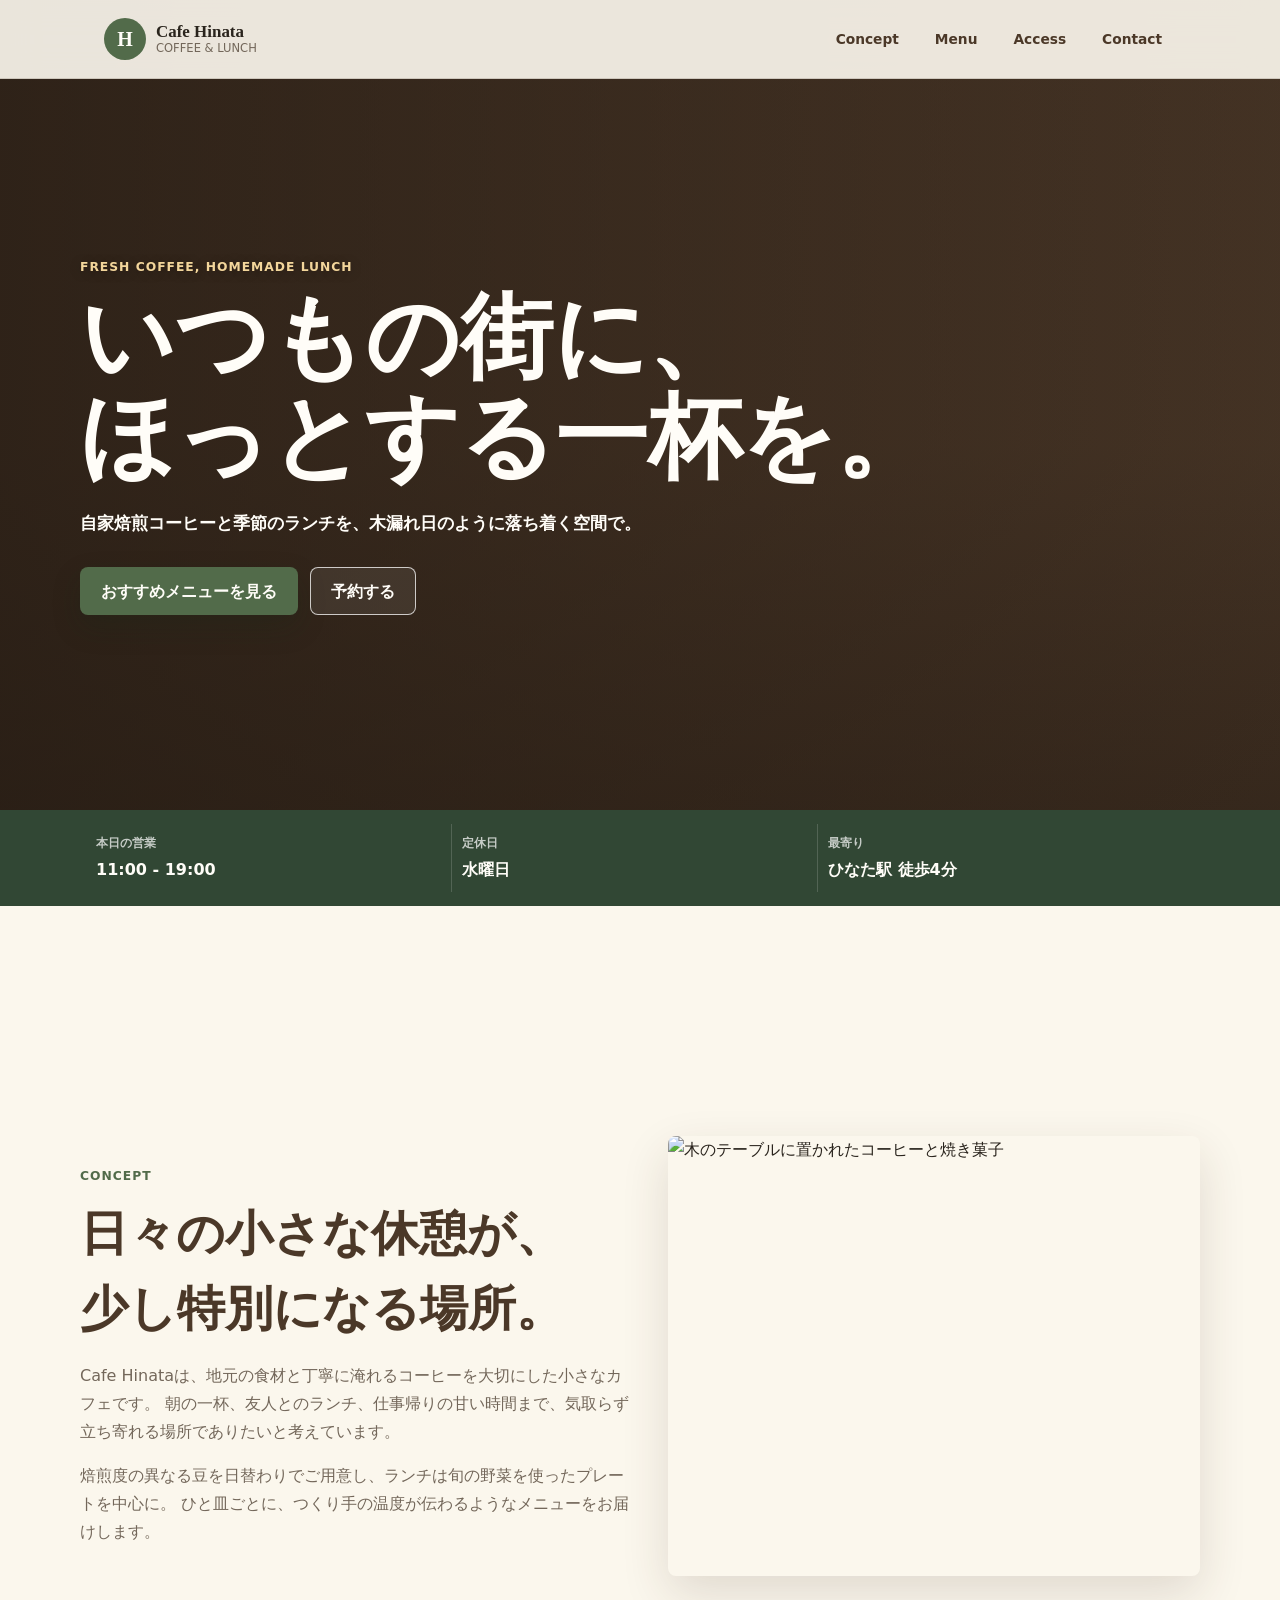
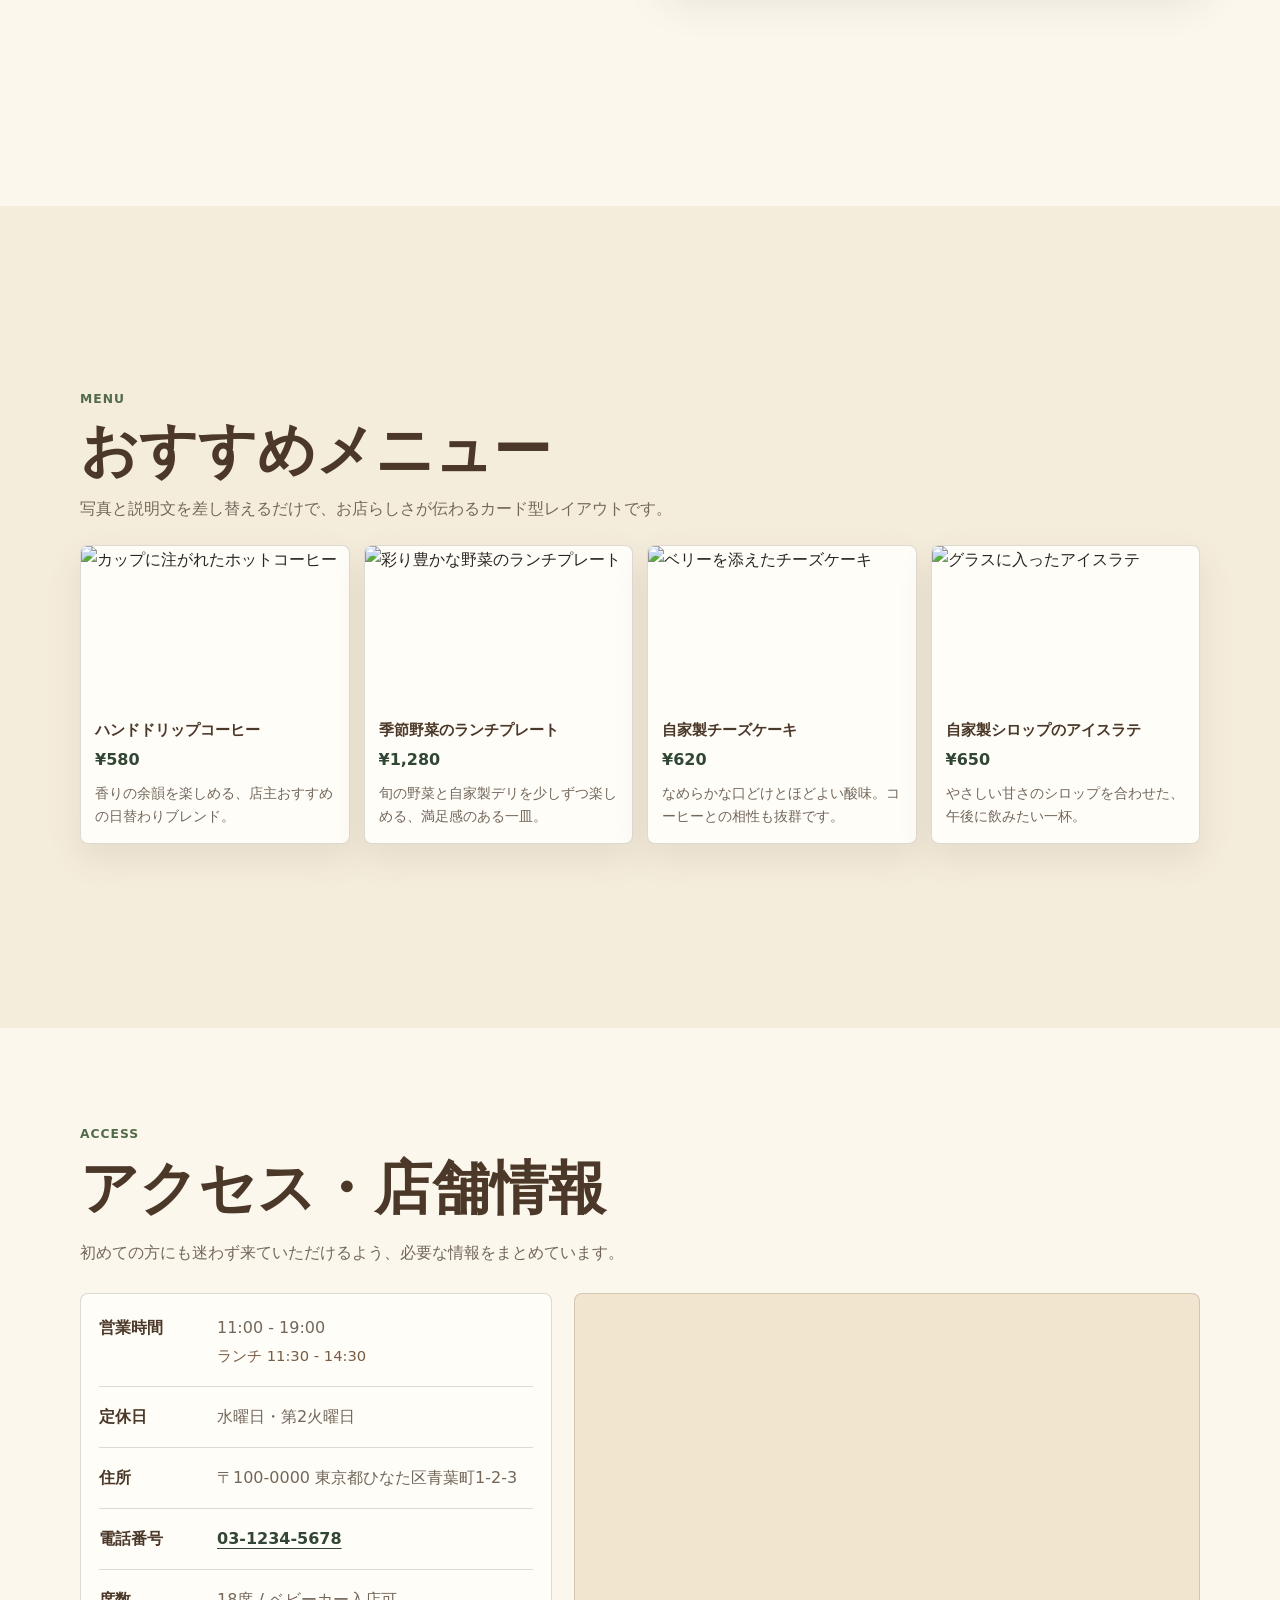
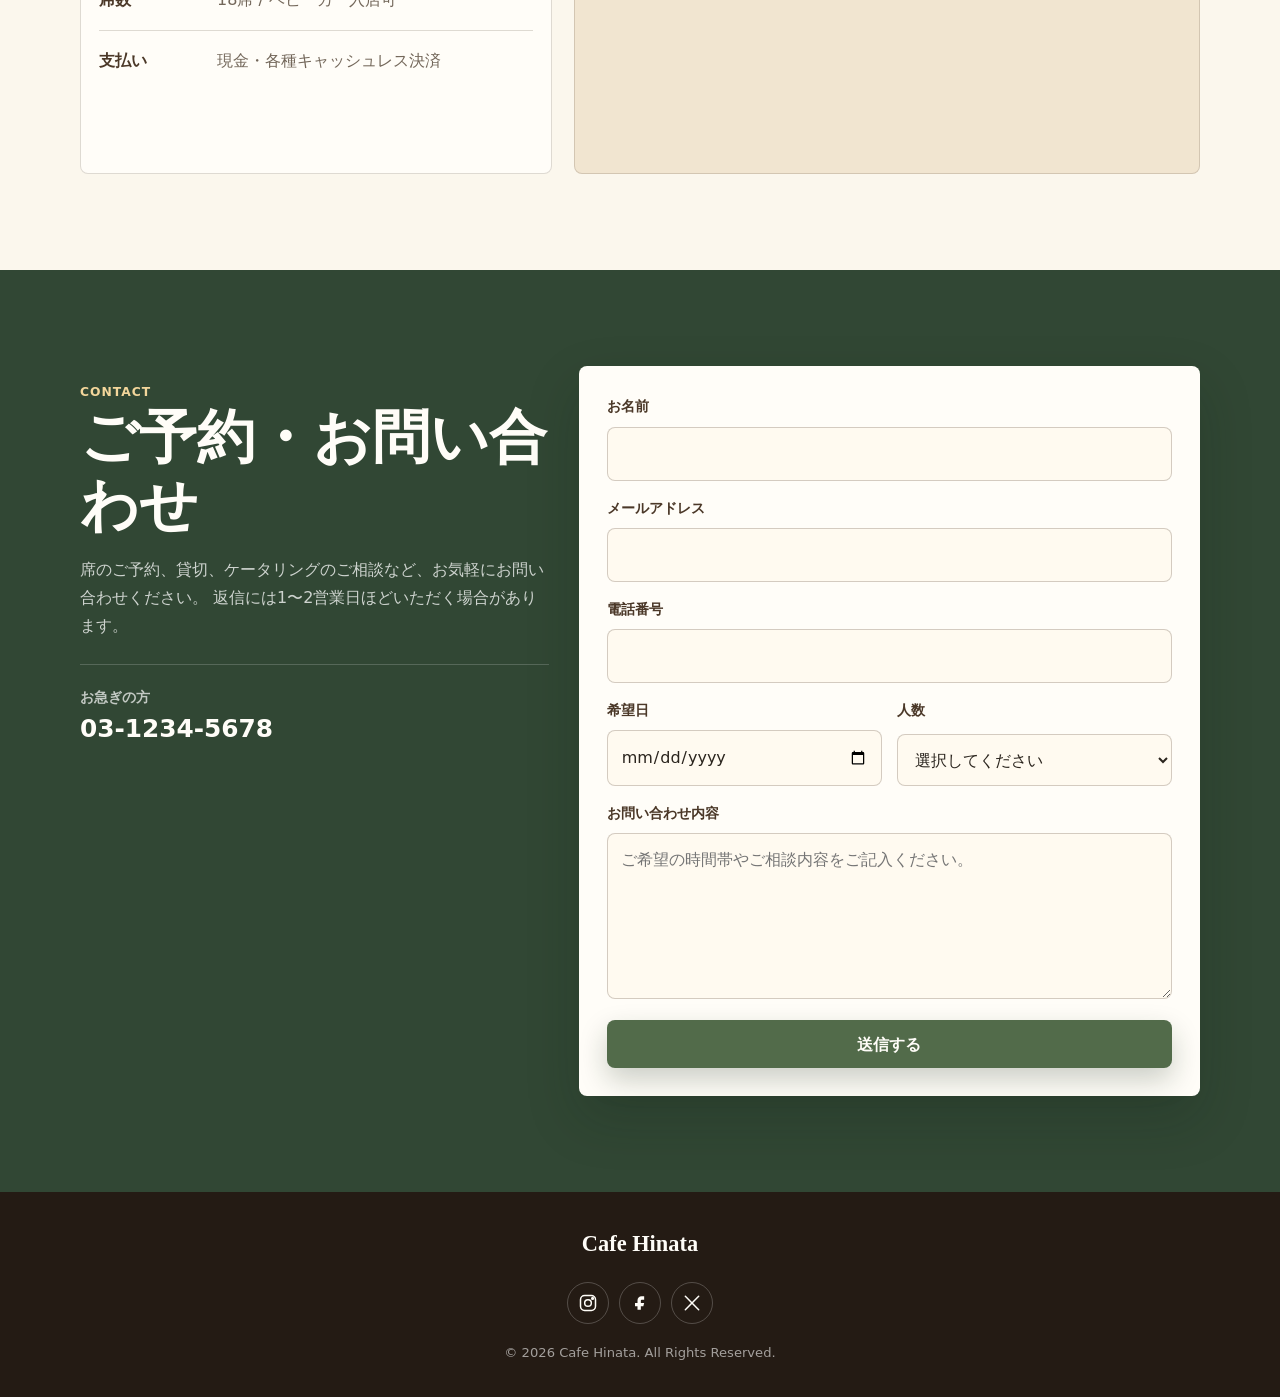
==== cafe-template.html @ 094caf9a "カフェとサロンのテンプレートを追加" ====
<!DOCTYPE html>
<html lang="ja">
<head>
  <meta charset="UTF-8">
  <meta name="viewport" content="width=device-width, initial-scale=1.0">
  <meta name="description" content="個人経営のカフェ・飲食店向け1ページWebサイトテンプレート。コンセプト、メニュー、アクセス、予約フォームを掲載できます。">
  <title>Cafe Hinata | 街角の小さなカフェ</title>
  <link rel="preconnect" href="https://images.unsplash.com">
  <link rel="stylesheet" href="cafe-styles.css">
</head>
<body>
  <a class="skip-link" href="#main">本文へ移動</a>

  <header class="site-header">
    <div class="header-inner">
      <a class="brand" href="#hero" aria-label="Cafe Hinata ホーム">
        <span class="brand-mark">H</span>
        <span class="brand-text">
          <span class="brand-name">Cafe Hinata</span>
          <span class="brand-sub">Coffee & Lunch</span>
        </span>
      </a>

      <nav class="site-nav" aria-label="ページ内ナビゲーション">
        <a href="#concept">Concept</a>
        <a href="#menu">Menu</a>
        <a href="#access">Access</a>
        <a href="#contact">Contact</a>
      </nav>
    </div>
  </header>

  <main id="main">
    <section class="hero" id="hero" aria-label="ファーストビュー">
      <div class="hero-media" aria-hidden="true"></div>
      <div class="hero-overlay"></div>
      <div class="hero-content">
        <p class="section-kicker">Fresh Coffee, Homemade Lunch</p>
        <h1><span>いつもの街に、</span><span>ほっとする一杯を。</span></h1>
        <p class="hero-lead">
          自家焙煎コーヒーと季節のランチを、木漏れ日のように落ち着く空間で。
        </p>
        <div class="hero-actions" aria-label="主要リンク">
          <a class="button button-primary" href="#menu">おすすめメニューを見る</a>
          <a class="button button-secondary" href="#contact">予約する</a>
        </div>
      </div>
    </section>

    <section class="quick-info" aria-label="基本情報">
      <div class="quick-info-inner">
        <dl>
          <div>
            <dt>本日の営業</dt>
            <dd>11:00 - 19:00</dd>
          </div>
          <div>
            <dt>定休日</dt>
            <dd>水曜日</dd>
          </div>
          <div>
            <dt>最寄り</dt>
            <dd>ひなた駅 徒歩4分</dd>
          </div>
        </dl>
      </div>
    </section>

    <section class="section concept-section" id="concept">
      <div class="section-inner concept-layout">
        <div class="concept-copy">
          <p class="section-kicker">Concept</p>
          <h2>日々の小さな休憩が、<br>少し特別になる場所。</h2>
          <p>
            Cafe Hinataは、地元の食材と丁寧に淹れるコーヒーを大切にした小さなカフェです。
            朝の一杯、友人とのランチ、仕事帰りの甘い時間まで、気取らず立ち寄れる場所でありたいと考えています。
          </p>
          <p>
            焙煎度の異なる豆を日替わりでご用意し、ランチは旬の野菜を使ったプレートを中心に。
            ひと皿ごとに、つくり手の温度が伝わるようなメニューをお届けします。
          </p>
        </div>

        <div class="concept-image-wrap">
          <img
            src="https://images.unsplash.com/photo-1521017432531-fbd92d768814?auto=format&fit=crop&w=1200&q=85"
            alt="木のテーブルに置かれたコーヒーと焼き菓子"
            class="concept-image"
          >
        </div>
      </div>
    </section>

    <section class="section menu-section" id="menu">
      <div class="section-inner">
        <div class="section-heading">
          <p class="section-kicker">Menu</p>
          <h2>おすすめメニュー</h2>
          <p>
            写真と説明文を差し替えるだけで、お店らしさが伝わるカード型レイアウトです。
          </p>
        </div>

        <div class="menu-grid" aria-label="おすすめメニュー一覧">
          <article class="menu-card">
            <img
              src="https://images.unsplash.com/photo-1509042239860-f550ce710b93?auto=format&fit=crop&w=900&q=85"
              alt="カップに注がれたホットコーヒー"
            >
            <div class="menu-card-body">
              <div class="menu-card-heading">
                <h3>ハンドドリップコーヒー</h3>
                <span class="price">¥580</span>
              </div>
              <p>香りの余韻を楽しめる、店主おすすめの日替わりブレンド。</p>
            </div>
          </article>

          <article class="menu-card">
            <img
              src="https://images.unsplash.com/photo-1540189549336-e6e99c3679fe?auto=format&fit=crop&w=900&q=85"
              alt="彩り豊かな野菜のランチプレート"
            >
            <div class="menu-card-body">
              <div class="menu-card-heading">
                <h3>季節野菜のランチプレート</h3>
                <span class="price">¥1,280</span>
              </div>
              <p>旬の野菜と自家製デリを少しずつ楽しめる、満足感のある一皿。</p>
            </div>
          </article>

          <article class="menu-card">
            <img
              src="https://images.unsplash.com/photo-1488477181946-6428a0291777?auto=format&fit=crop&w=900&q=85"
              alt="ベリーを添えたチーズケーキ"
            >
            <div class="menu-card-body">
              <div class="menu-card-heading">
                <h3>自家製チーズケーキ</h3>
                <span class="price">¥620</span>
              </div>
              <p>なめらかな口どけとほどよい酸味。コーヒーとの相性も抜群です。</p>
            </div>
          </article>

          <article class="menu-card">
            <img
              src="https://images.unsplash.com/photo-1517701604599-bb29b565090c?auto=format&fit=crop&w=900&q=85"
              alt="グラスに入ったアイスラテ"
            >
            <div class="menu-card-body">
              <div class="menu-card-heading">
                <h3>自家製シロップのアイスラテ</h3>
                <span class="price">¥650</span>
              </div>
              <p>やさしい甘さのシロップを合わせた、午後に飲みたい一杯。</p>
            </div>
          </article>
        </div>
      </div>
    </section>

    <section class="section access-section" id="access">
      <div class="section-inner">
        <div class="section-heading access-heading">
          <p class="section-kicker">Access</p>
          <h2>アクセス・店舗情報</h2>
          <p>初めての方にも迷わず来ていただけるよう、必要な情報をまとめています。</p>
        </div>

        <div class="access-layout">
          <div class="shop-info" aria-label="店舗情報">
            <dl class="info-list">
              <div>
                <dt>営業時間</dt>
                <dd>11:00 - 19:00<br><span>ランチ 11:30 - 14:30</span></dd>
              </div>
              <div>
                <dt>定休日</dt>
                <dd>水曜日・第2火曜日</dd>
              </div>
              <div>
                <dt>住所</dt>
                <dd>〒100-0000 東京都ひなた区青葉町1-2-3</dd>
              </div>
              <div>
                <dt>電話番号</dt>
                <dd><a href="tel:0312345678">03-1234-5678</a></dd>
              </div>
              <div>
                <dt>席数</dt>
                <dd>18席 / ベビーカー入店可</dd>
              </div>
              <div>
                <dt>支払い</dt>
                <dd>現金・各種キャッシュレス決済</dd>
              </div>
            </dl>
          </div>

          <div class="map-wrap">
            <iframe
              title="Cafe Hinata周辺のGoogleマップ"
              src="https://www.google.com/maps?q=Tokyo%20Station&output=embed"
              loading="lazy"
              referrerpolicy="no-referrer-when-downgrade"
              allowfullscreen>
            </iframe>
          </div>
        </div>
      </div>
    </section>

    <section class="section contact-section" id="contact">
      <div class="section-inner contact-layout">
        <div class="contact-copy">
          <p class="section-kicker">Contact</p>
          <h2>ご予約・お問い合わせ</h2>
          <p>
            席のご予約、貸切、ケータリングのご相談など、お気軽にお問い合わせください。
            返信には1〜2営業日ほどいただく場合があります。
          </p>
          <div class="contact-call">
            <span>お急ぎの方</span>
            <a href="tel:0312345678">03-1234-5678</a>
          </div>
        </div>

        <form class="contact-form" action="#" method="post">
          <div class="form-row">
            <label for="name">お名前</label>
            <input type="text" id="name" name="name" autocomplete="name" required>
          </div>

          <div class="form-row">
            <label for="email">メールアドレス</label>
            <input type="email" id="email" name="email" autocomplete="email" required>
          </div>

          <div class="form-row">
            <label for="phone">電話番号</label>
            <input type="tel" id="phone" name="phone" autocomplete="tel">
          </div>

          <div class="form-row form-row-split">
            <div>
              <label for="date">希望日</label>
              <input type="date" id="date" name="date">
            </div>
            <div>
              <label for="people">人数</label>
              <select id="people" name="people">
                <option value="">選択してください</option>
                <option value="1">1名</option>
                <option value="2">2名</option>
                <option value="3-4">3〜4名</option>
                <option value="5-8">5〜8名</option>
                <option value="private">貸切相談</option>
              </select>
            </div>
          </div>

          <div class="form-row">
            <label for="message">お問い合わせ内容</label>
            <textarea id="message" name="message" rows="5" placeholder="ご希望の時間帯やご相談内容をご記入ください。"></textarea>
          </div>

          <button class="button button-primary form-button" type="submit">送信する</button>
        </form>
      </div>
    </section>
  </main>

  <footer class="site-footer">
    <div class="footer-inner">
      <a class="footer-brand" href="#hero">Cafe Hinata</a>

      <ul class="social-links" aria-label="SNSリンク">
        <li>
          <a href="#" aria-label="Instagram">
            <svg viewBox="0 0 24 24" aria-hidden="true">
              <rect x="3" y="3" width="18" height="18" rx="5"></rect>
              <circle cx="12" cy="12" r="4"></circle>
              <circle cx="17.5" cy="6.5" r="1"></circle>
            </svg>
          </a>
        </li>
        <li>
          <a href="#" aria-label="Facebook">
            <svg viewBox="0 0 24 24" aria-hidden="true">
              <path d="M14 8h3V4h-3c-3 0-5 2-5 5v3H6v4h3v4h4v-4h3l1-4h-4V9c0-.6.4-1 1-1Z"></path>
            </svg>
          </a>
        </li>
        <li>
          <a href="#" aria-label="X">
            <svg viewBox="0 0 24 24" aria-hidden="true">
              <path d="M4 4l16 16M20 4 4 20"></path>
            </svg>
          </a>
        </li>
      </ul>

      <p class="copyright">&copy; 2026 Cafe Hinata. All Rights Reserved.</p>
    </div>
  </footer>
</body>
</html>
---- cafe-styles.css ----
:root {
  --color-ivory: #fbf7ed;
  --color-cream: #f1e5d0;
  --color-wheat: #dcc59d;
  --color-brown: #4b3828;
  --color-brown-soft: #7a5c43;
  --color-green: #526b4a;
  --color-green-deep: #314734;
  --color-ink: #2a241d;
  --color-muted: #73675a;
  --color-line: rgba(75, 56, 40, 0.18);
  --color-white: #fffdf8;
  --shadow-soft: 0 18px 48px rgba(64, 45, 28, 0.14);
  --header-height: 72px;
  --radius: 8px;
  --max-width: 1120px;
}

* {
  box-sizing: border-box;
}

html {
  scroll-behavior: smooth;
  scroll-padding-top: var(--header-height);
}

body {
  margin: 0;
  font-family: "Hiragino Kaku Gothic ProN", "Yu Gothic", "Meiryo", system-ui, sans-serif;
  color: var(--color-ink);
  background: var(--color-ivory);
  line-height: 1.75;
  text-rendering: optimizeLegibility;
}

img,
svg {
  display: block;
}

img {
  max-width: 100%;
}

a {
  color: inherit;
  text-decoration: none;
}

button,
input,
select,
textarea {
  font: inherit;
}

.skip-link {
  position: fixed;
  top: 10px;
  left: 10px;
  z-index: 1000;
  padding: 10px 14px;
  color: var(--color-white);
  background: var(--color-green-deep);
  border-radius: var(--radius);
  transform: translateY(-150%);
  transition: transform 0.2s ease;
}

.skip-link:focus {
  transform: translateY(0);
}

.site-header {
  position: fixed;
  top: 0;
  left: 0;
  z-index: 100;
  width: 100%;
  min-height: var(--header-height);
  background: rgba(251, 247, 237, 0.92);
  border-bottom: 1px solid var(--color-line);
  backdrop-filter: blur(18px);
}

.header-inner {
  width: min(100%, var(--max-width));
  min-height: var(--header-height);
  margin: 0 auto;
  padding: 10px 16px;
  display: flex;
  align-items: center;
  gap: 16px;
}

.brand {
  flex: 0 0 auto;
  display: inline-flex;
  align-items: center;
  min-width: 182px;
  gap: 10px;
}

.brand-mark {
  display: grid;
  place-items: center;
  width: 42px;
  height: 42px;
  color: var(--color-white);
  background: var(--color-green);
  border-radius: 50%;
  font-family: Georgia, "Times New Roman", serif;
  font-size: 1.25rem;
  font-weight: 700;
}

.brand-text {
  display: grid;
  line-height: 1.2;
}

.brand-name,
.footer-brand {
  font-family: Georgia, "Times New Roman", serif;
  font-weight: 700;
  letter-spacing: 0;
}

.brand-name {
  font-size: 1.06rem;
}

.brand-sub {
  color: var(--color-muted);
  font-size: 0.72rem;
  text-transform: uppercase;
}

.site-nav {
  display: flex;
  align-items: center;
  gap: 6px;
  margin-left: auto;
  overflow-x: auto;
  scrollbar-width: none;
  -webkit-overflow-scrolling: touch;
}

.site-nav::-webkit-scrollbar {
  display: none;
}

.site-nav a {
  flex: 0 0 auto;
  padding: 9px 12px;
  color: var(--color-brown);
  border-radius: 999px;
  font-size: 0.86rem;
  font-weight: 700;
  transition: color 0.2s ease, background 0.2s ease;
}

.site-nav a:hover,
.site-nav a:focus-visible {
  color: var(--color-green-deep);
  background: rgba(82, 107, 74, 0.12);
  outline: none;
}

.hero {
  position: relative;
  min-height: 92svh;
  padding: calc(var(--header-height) + 44px) 18px 60px;
  display: grid;
  align-items: center;
  overflow: hidden;
  color: var(--color-white);
  background: var(--color-brown);
}

.hero-media,
.hero-overlay {
  position: absolute;
  inset: 0;
}

.hero-media {
  background:
    url("https://images.unsplash.com/photo-1495474472287-4d71bcdd2085?auto=format&fit=crop&w=1800&q=88")
    center / cover no-repeat;
  transform: scale(1.02);
}

.hero-overlay {
  background:
    linear-gradient(90deg, rgba(37, 27, 19, 0.74), rgba(37, 27, 19, 0.42) 52%, rgba(37, 27, 19, 0.18)),
    linear-gradient(0deg, rgba(37, 27, 19, 0.46), rgba(37, 27, 19, 0.04) 45%);
}

.hero-content {
  position: relative;
  width: min(100%, var(--max-width));
  margin: 0 auto;
}

.section-kicker {
  margin: 0 0 10px;
  color: var(--color-green);
  font-size: 0.77rem;
  font-weight: 800;
  letter-spacing: 0.08em;
  text-transform: uppercase;
}

.hero .section-kicker {
  color: #f3d69b;
  text-shadow: 0 2px 12px rgba(0, 0, 0, 0.28);
}

.hero h1 {
  max-width: 720px;
  margin: 0;
  font-family: Georgia, "Hiragino Mincho ProN", "Yu Mincho", serif;
  font-size: clamp(1.75rem, 8vw, 5.8rem);
  line-height: 1.08;
  letter-spacing: 0;
}

.hero h1 span {
  display: inline-block;
  white-space: nowrap;
}

.hero-lead {
  max-width: 620px;
  margin: 18px 0 0;
  font-size: 1rem;
  font-weight: 600;
  line-height: 1.9;
}

.hero-actions {
  display: flex;
  flex-wrap: wrap;
  gap: 12px;
  margin-top: 28px;
}

.button {
  display: inline-flex;
  align-items: center;
  justify-content: center;
  min-height: 48px;
  padding: 12px 20px;
  border: 1px solid transparent;
  border-radius: var(--radius);
  font-weight: 800;
  line-height: 1.2;
  cursor: pointer;
  transition: transform 0.2s ease, box-shadow 0.2s ease, background 0.2s ease;
}

.button:hover,
.button:focus-visible {
  transform: translateY(-1px);
  outline: none;
}

.button-primary {
  color: var(--color-white);
  background: var(--color-green);
  box-shadow: 0 12px 28px rgba(18, 42, 24, 0.22);
}

.button-primary:hover,
.button-primary:focus-visible {
  background: var(--color-green-deep);
}

.button-secondary {
  color: var(--color-white);
  border-color: rgba(255, 255, 255, 0.74);
  background: rgba(255, 255, 255, 0.08);
}

.button-secondary:hover,
.button-secondary:focus-visible {
  background: rgba(255, 255, 255, 0.18);
}

.quick-info {
  background: var(--color-green-deep);
  color: var(--color-white);
}

.quick-info-inner {
  width: min(100%, var(--max-width));
  margin: 0 auto;
  padding: 14px 16px;
}

.quick-info dl {
  margin: 0;
  display: grid;
  grid-template-columns: 1fr;
  gap: 10px;
}

.quick-info dl > div {
  display: flex;
  align-items: baseline;
  justify-content: space-between;
  gap: 16px;
  padding: 10px 0;
  border-bottom: 1px solid rgba(255, 255, 255, 0.16);
}

.quick-info dl > div:last-child {
  border-bottom: 0;
}

.quick-info dt {
  color: rgba(255, 255, 255, 0.72);
  font-size: 0.78rem;
  font-weight: 700;
}

.quick-info dd {
  margin: 0;
  font-weight: 800;
  text-align: right;
}

.section {
  padding: 72px 16px;
}

.section-inner {
  width: min(100%, var(--max-width));
  margin: 0 auto;
}

.section-heading {
  max-width: 720px;
  margin-bottom: 30px;
}

.section h2 {
  margin: 0;
  color: var(--color-brown);
  font-family: Georgia, "Hiragino Mincho ProN", "Yu Mincho", serif;
  font-size: clamp(2rem, 8vw, 3.6rem);
  line-height: 1.18;
  letter-spacing: 0;
}

.concept-copy h2 {
  font-size: clamp(2rem, 7vw, 2.4rem);
  line-height: 1.55;
}

.section-heading p:not(.section-kicker),
.concept-copy p:not(.section-kicker),
.contact-copy p {
  margin: 16px 0 0;
  color: var(--color-muted);
}

.concept-section {
  min-height: 100vh;
  min-height: 100svh;
  display: flex;
  align-items: center;
  justify-content: center;
  padding-top: 56px;
  padding-bottom: 56px;
  background: var(--color-ivory);
}

.concept-layout {
  display: grid;
  gap: 34px;
}

.concept-copy p {
  max-width: 660px;
}

.concept-image-wrap {
  min-height: 320px;
  overflow: hidden;
  border-radius: var(--radius);
  box-shadow: var(--shadow-soft);
}

.concept-image {
  width: 100%;
  height: 100%;
  min-height: 320px;
  object-fit: cover;
}

.menu-section {
  background: #f5eddc;
}

.menu-grid {
  display: grid;
  grid-template-columns: 1fr;
  gap: 18px;
}

.menu-card {
  overflow: hidden;
  background: var(--color-white);
  border: 1px solid var(--color-line);
  border-radius: var(--radius);
  box-shadow: 0 14px 34px rgba(75, 56, 40, 0.1);
}

.menu-card img {
  width: 100%;
  aspect-ratio: 4 / 3;
  object-fit: cover;
}

.menu-card-body {
  padding: 18px;
}

.menu-card-heading {
  display: flex;
  flex-wrap: wrap;
  align-items: start;
  justify-content: space-between;
  gap: 4px 12px;
}

.menu-card h3 {
  flex: 1 1 100%;
  min-width: 0;
  margin: 0;
  color: var(--color-brown);
  font-size: 1rem;
  line-height: 1.45;
  word-break: keep-all;
  overflow-wrap: break-word;
}

.price {
  flex: 0 0 auto;
  color: var(--color-green-deep);
  font-weight: 900;
}

.menu-card p {
  margin: 10px 0 0;
  color: var(--color-muted);
  font-size: 0.94rem;
}

.access-section {
  background: var(--color-ivory);
}

.access-heading {
  margin-bottom: 26px;
}

.access-layout {
  display: grid;
  gap: 22px;
}

.shop-info {
  background: var(--color-white);
  border: 1px solid var(--color-line);
  border-radius: var(--radius);
}

.info-list {
  margin: 0;
  padding: 4px 18px;
}

.info-list > div {
  display: grid;
  grid-template-columns: 104px 1fr;
  gap: 14px;
  padding: 16px 0;
  border-bottom: 1px solid var(--color-line);
}

.info-list > div:last-child {
  border-bottom: 0;
}

.info-list dt {
  color: var(--color-brown);
  font-weight: 900;
}

.info-list dd {
  margin: 0;
  color: var(--color-muted);
}

.info-list dd span {
  color: var(--color-brown-soft);
  font-size: 0.92rem;
}

.info-list a {
  color: var(--color-green-deep);
  font-weight: 900;
  text-decoration: underline;
  text-decoration-thickness: 1px;
  text-underline-offset: 4px;
}

.map-wrap {
  min-height: 360px;
  overflow: hidden;
  border: 1px solid var(--color-line);
  border-radius: var(--radius);
  background: var(--color-cream);
}

.map-wrap iframe {
  width: 100%;
  height: 100%;
  min-height: 360px;
  border: 0;
}

.contact-section {
  background: var(--color-green-deep);
  color: var(--color-white);
}

.contact-layout {
  display: grid;
  gap: 30px;
}

.contact-section .section-kicker {
  color: #f3d69b;
}

.contact-section h2 {
  color: var(--color-white);
}

.contact-copy p {
  color: rgba(255, 255, 255, 0.76);
}

.contact-call {
  margin-top: 24px;
  padding-top: 20px;
  border-top: 1px solid rgba(255, 255, 255, 0.18);
  display: grid;
  gap: 4px;
}

.contact-call span {
  color: rgba(255, 255, 255, 0.7);
  font-size: 0.86rem;
  font-weight: 700;
}

.contact-call a {
  width: fit-content;
  color: var(--color-white);
  font-size: 1.55rem;
  font-weight: 900;
  line-height: 1.3;
}

.contact-form {
  padding: 20px;
  color: var(--color-ink);
  background: var(--color-white);
  border-radius: var(--radius);
  box-shadow: 0 22px 54px rgba(17, 31, 19, 0.2);
}

.form-row {
  display: grid;
  gap: 7px;
  margin-bottom: 15px;
}

.form-row-split {
  grid-template-columns: 1fr;
  gap: 15px;
}

.form-row-split > div {
  display: grid;
  gap: 7px;
}

label {
  color: var(--color-brown);
  font-size: 0.9rem;
  font-weight: 900;
}

input,
select,
textarea {
  width: 100%;
  border: 1px solid rgba(75, 56, 40, 0.24);
  border-radius: var(--radius);
  padding: 12px 13px;
  color: var(--color-ink);
  background: #fffaf0;
  min-height: 48px;
}

textarea {
  min-height: 132px;
  resize: vertical;
}

input:focus,
select:focus,
textarea:focus {
  border-color: var(--color-green);
  outline: 3px solid rgba(82, 107, 74, 0.16);
}

.form-button {
  width: 100%;
  margin-top: 6px;
}

.site-footer {
  padding: 32px 16px;
  background: #241b14;
  color: var(--color-white);
}

.footer-inner {
  width: min(100%, var(--max-width));
  margin: 0 auto;
  display: grid;
  justify-items: center;
  gap: 18px;
  text-align: center;
}

.footer-brand {
  font-size: 1.4rem;
}

.social-links {
  display: flex;
  gap: 10px;
  padding: 0;
  margin: 0;
  list-style: none;
}

.social-links a {
  display: grid;
  place-items: center;
  width: 42px;
  height: 42px;
  border: 1px solid rgba(255, 255, 255, 0.22);
  border-radius: 50%;
  transition: background 0.2s ease, transform 0.2s ease;
}

.social-links a:hover,
.social-links a:focus-visible {
  background: rgba(255, 255, 255, 0.12);
  transform: translateY(-1px);
  outline: none;
}

.social-links svg {
  width: 20px;
  height: 20px;
  fill: none;
  stroke: currentColor;
  stroke-linecap: round;
  stroke-linejoin: round;
  stroke-width: 1.8;
}

.social-links a[aria-label="Facebook"] svg {
  fill: currentColor;
  stroke: none;
}

.copyright {
  margin: 0;
  color: rgba(255, 255, 255, 0.58);
  font-size: 0.82rem;
}

@media (min-width: 560px) {
  .quick-info dl {
    grid-template-columns: repeat(3, 1fr);
  }

  .quick-info dl > div {
    display: grid;
    gap: 2px;
    justify-content: start;
    border-right: 1px solid rgba(255, 255, 255, 0.16);
    border-bottom: 0;
    padding: 8px 18px 8px 0;
  }

  .quick-info dl > div:last-child {
    border-right: 0;
  }

  .quick-info dd {
    text-align: left;
  }

  .menu-grid {
    grid-template-columns: repeat(2, minmax(0, 1fr));
  }

  .form-row-split {
    grid-template-columns: repeat(2, minmax(0, 1fr));
  }
}

@media (min-width: 768px) {
  :root {
    --header-height: 78px;
  }

  .header-inner {
    padding-inline: 24px;
  }

  .site-nav {
    gap: 8px;
  }

  .site-nav a {
    padding-inline: 14px;
  }

  .hero {
    min-height: 90svh;
    padding-inline: 24px;
  }

  .hero-lead {
    font-size: 1.08rem;
  }

  .section {
    padding: 96px 24px;
  }

  #concept {
    padding-top: 48px;
    padding-bottom: 48px;
  }

  .concept-layout {
    grid-template-columns: 1.02fr 0.98fr;
    align-items: center;
  }

  .concept-copy h2 {
    font-size: clamp(2.5rem, 4vw, 3rem);
    line-height: 1.55;
  }

  .concept-image-wrap,
  .concept-image {
    min-height: min(440px, 58vh);
  }

  .access-layout {
    grid-template-columns: 0.86fr 1.14fr;
    align-items: stretch;
  }

  .shop-info,
  .map-wrap,
  .map-wrap iframe {
    min-height: 470px;
  }

  .contact-layout {
    grid-template-columns: 0.86fr 1.14fr;
    align-items: start;
  }

  .contact-form {
    padding: 28px;
  }
}

@media (min-width: 1024px) {
  #menu {
    min-height: calc(100vh - var(--header-height));
    min-height: calc(100svh - var(--header-height));
    display: flex;
    flex-direction: column;
    justify-content: center;
    padding-top: 48px;
    padding-bottom: 48px;
  }

  #menu .section-heading {
    margin-bottom: 22px;
  }

  #menu .section-kicker {
    margin-bottom: 6px;
  }

  #menu .section-heading p:not(.section-kicker) {
    margin-top: 10px;
  }

  .menu-grid {
    grid-template-columns: repeat(4, minmax(0, 1fr));
    gap: 14px;
  }

  #menu .menu-card img {
    aspect-ratio: 5 / 3;
  }

  #menu .menu-card-body {
    padding: 14px;
  }

  #menu .menu-card h3 {
    font-size: 0.96rem;
    line-height: 1.38;
  }

  #menu .menu-card p {
    margin-top: 8px;
    font-size: 0.9rem;
    line-height: 1.65;
  }
}

@media (max-width: 420px) {
  .header-inner {
    padding-inline: 12px;
    gap: 10px;
  }

  .brand {
    min-width: 156px;
  }

  .brand-mark {
    width: 38px;
    height: 38px;
  }

  .brand-name {
    font-size: 0.96rem;
  }

  .brand-sub {
    font-size: 0.66rem;
  }

  .site-nav a {
    padding-inline: 10px;
    font-size: 0.8rem;
  }

  .button {
    width: 100%;
  }

  .info-list {
    padding-inline: 16px;
  }

  .info-list > div {
    grid-template-columns: 1fr;
    gap: 4px;
  }
}
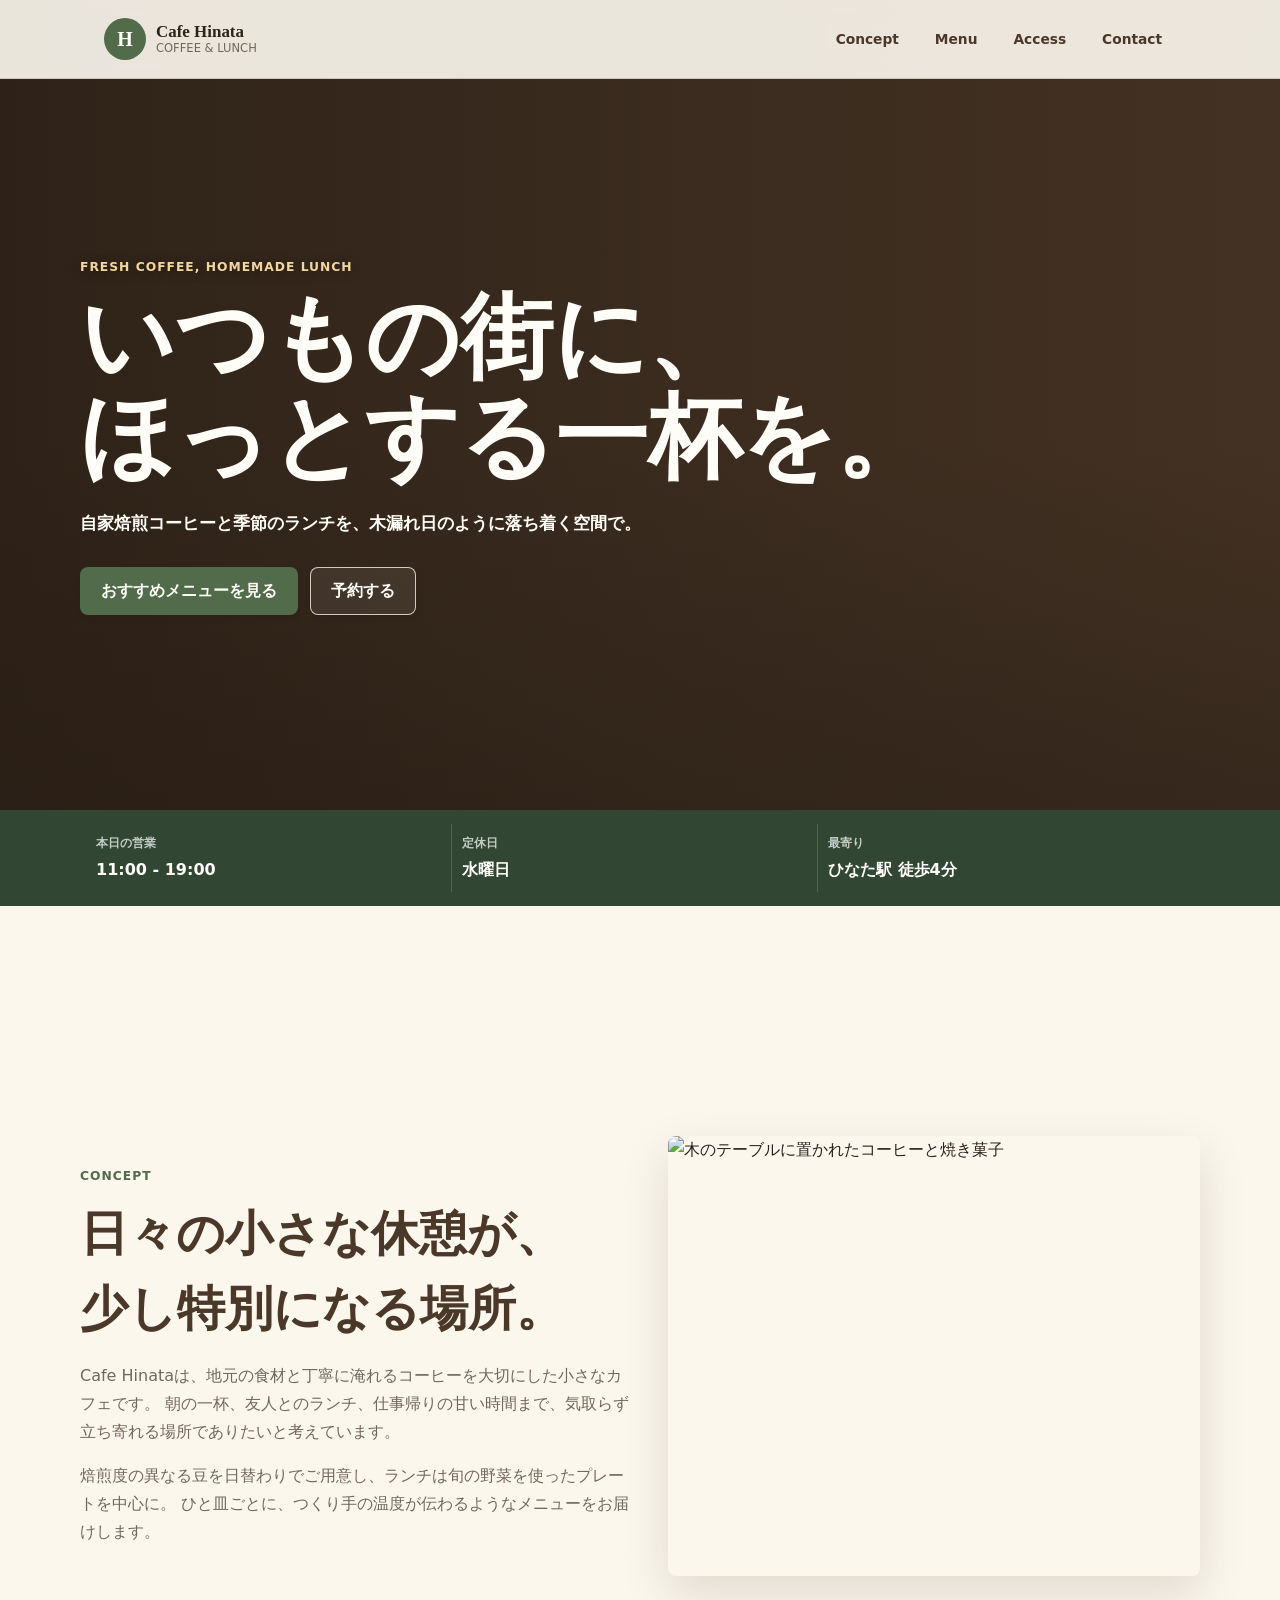
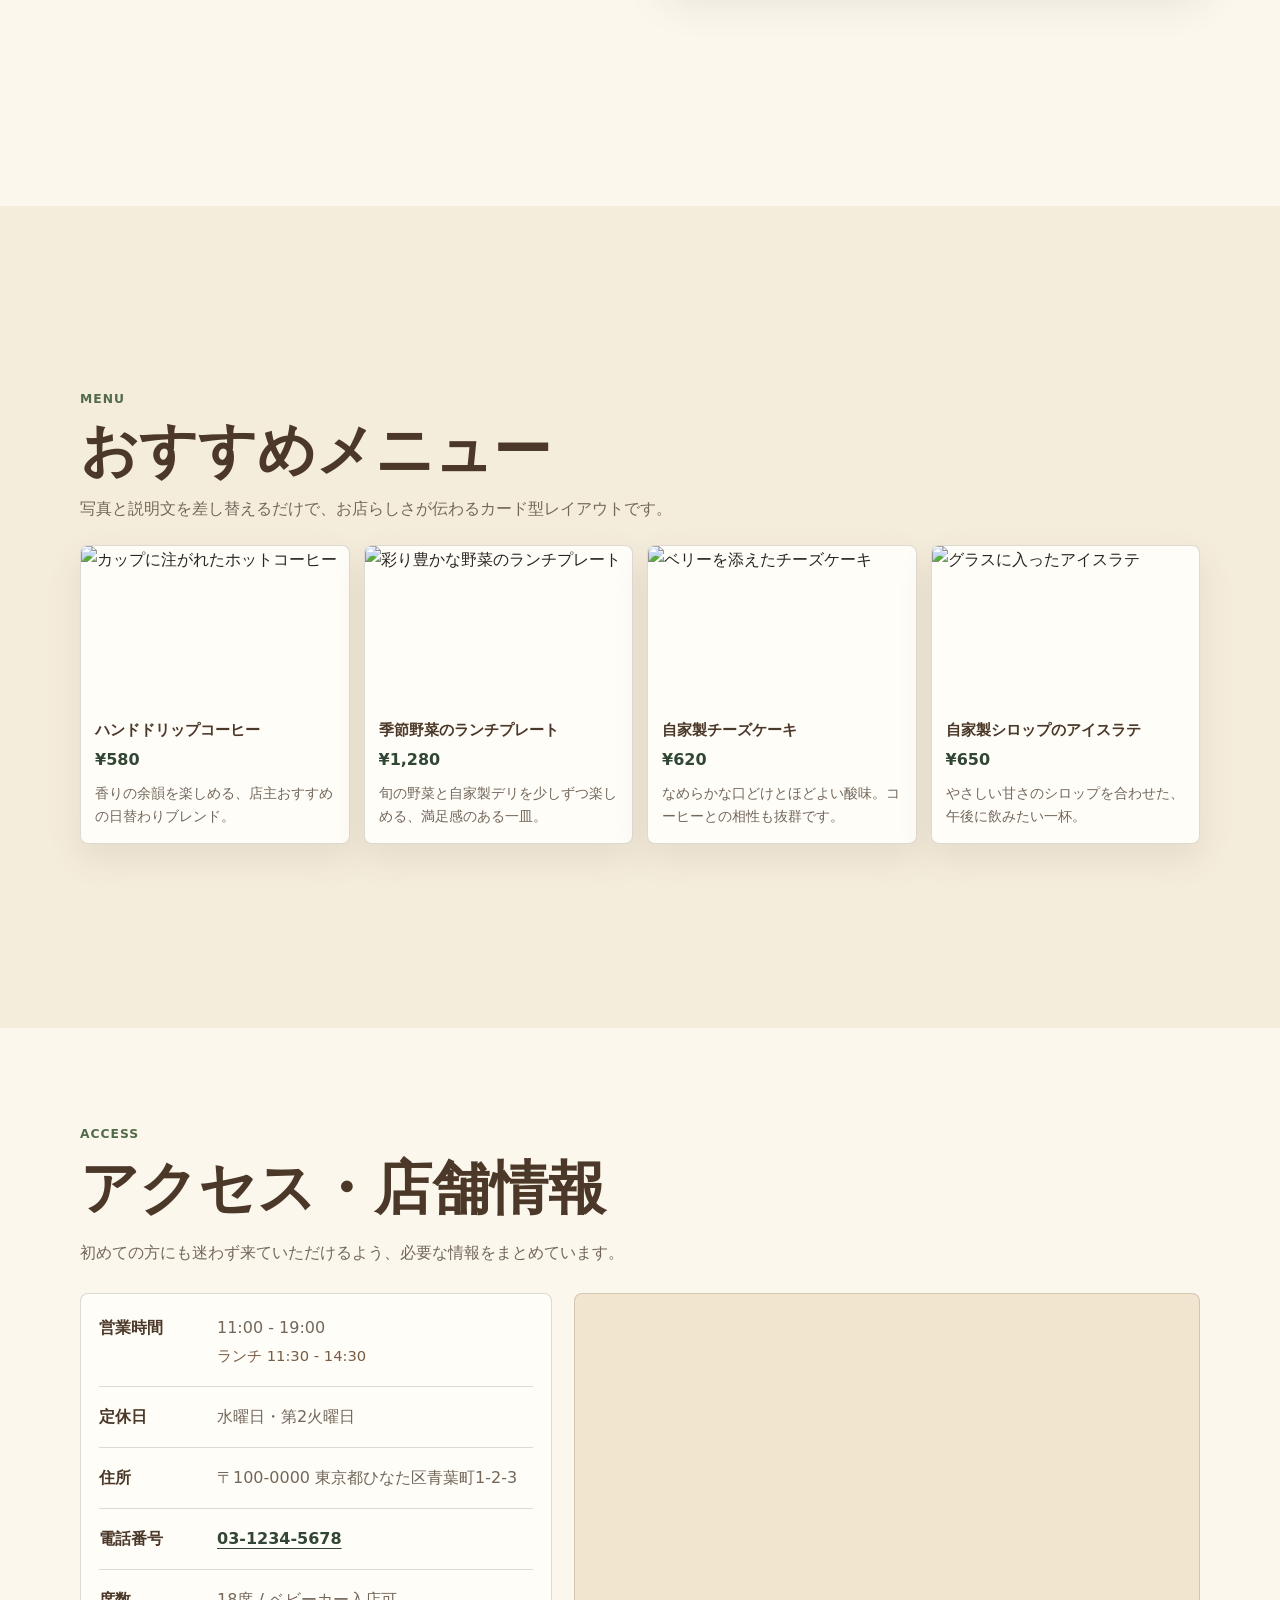
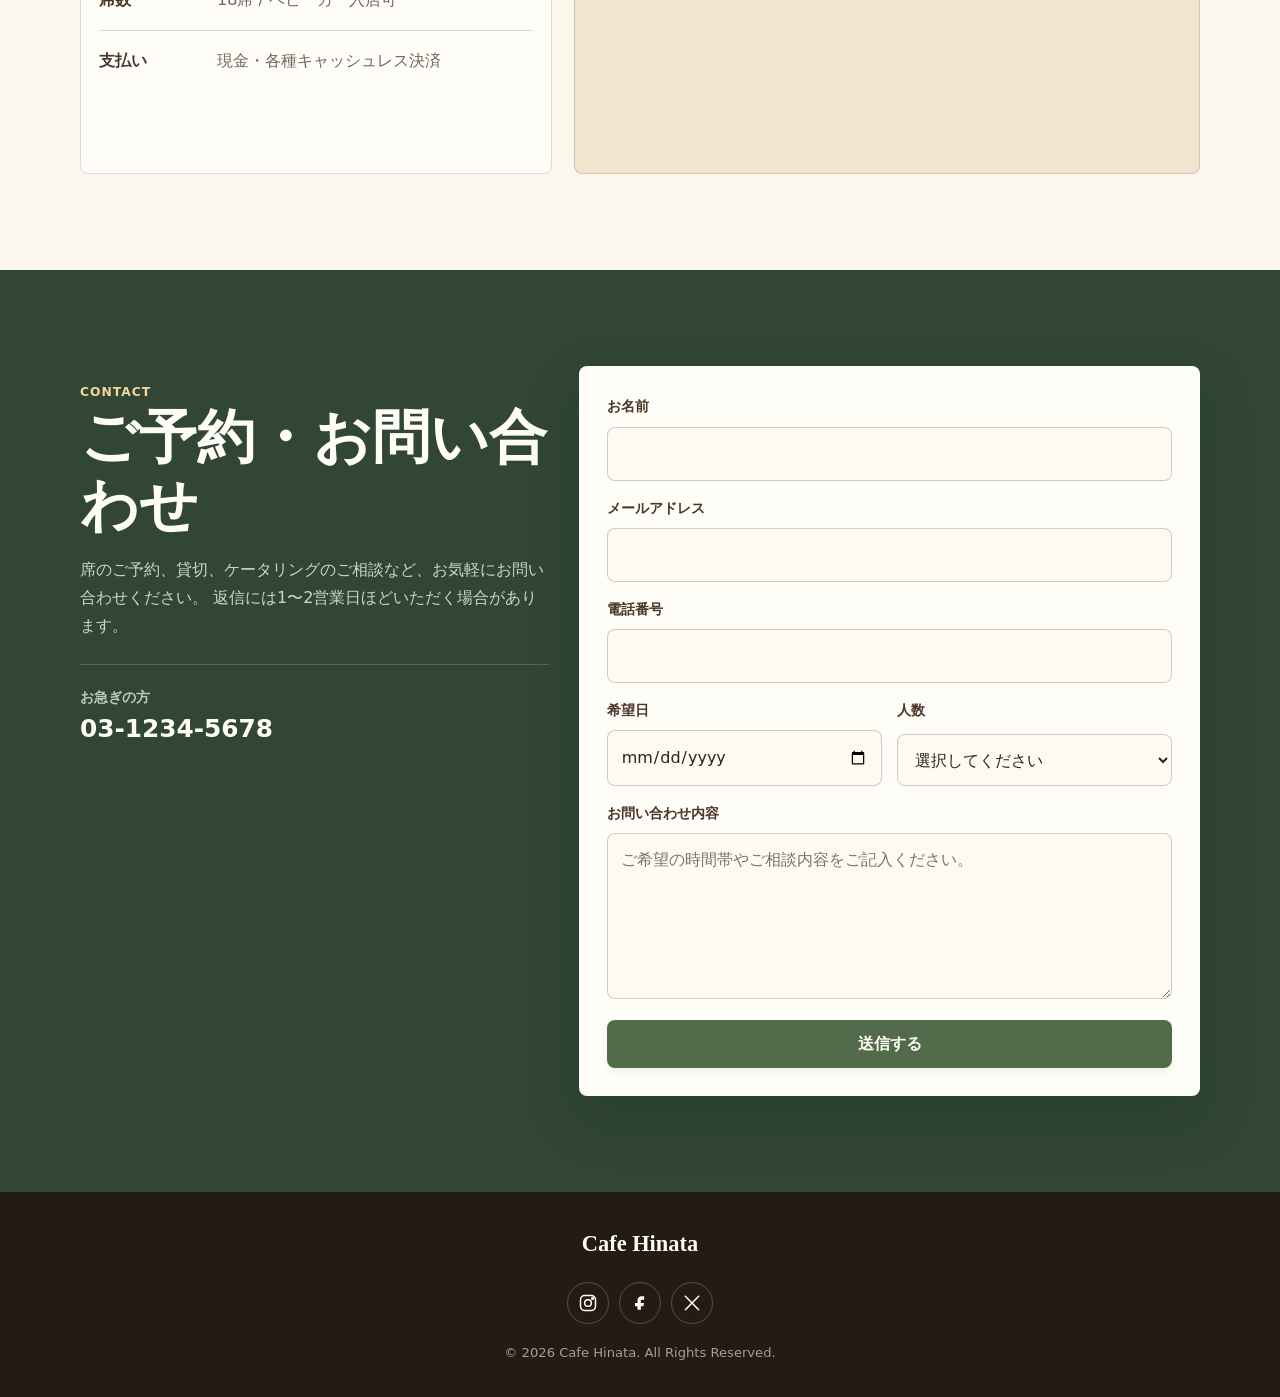
==== commit 85ba7917: "シグネチャ変更と、サロンボードスマホ中央配置へ変更" ====
--- a/cafe-template.html
+++ b/cafe-template.html
@@ -7,6 +7,7 @@
   <title>Cafe Hinata | 街角の小さなカフェ</title>
   <link rel="preconnect" href="https://images.unsplash.com">
   <link rel="stylesheet" href="cafe-styles.css">
+  <link rel="stylesheet" href="my-signature.css">
 </head>
 <body>
   <a class="skip-link" href="#main">本文へ移動</a>
@@ -41,8 +42,8 @@
           自家焙煎コーヒーと季節のランチを、木漏れ日のように落ち着く空間で。
         </p>
         <div class="hero-actions" aria-label="主要リンク">
-          <a class="button button-primary" href="#menu">おすすめメニューを見る</a>
-          <a class="button button-secondary" href="#contact">予約する</a>
+          <a class="button button-primary btn-tactile" href="#menu">おすすめメニューを見る</a>
+          <a class="button button-secondary btn-tactile" href="#contact">予約する</a>
         </div>
       </div>
     </section>
@@ -266,7 +267,7 @@
             <textarea id="message" name="message" rows="5" placeholder="ご希望の時間帯やご相談内容をご記入ください。"></textarea>
           </div>
 
-          <button class="button button-primary form-button" type="submit">送信する</button>
+          <button class="button button-primary form-button btn-tactile" type="submit">送信する</button>
         </form>
       </div>
     </section>
--- a/my-signature.css
+++ b/my-signature.css
@@ -0,0 +1,17 @@
+/* ===== my-signature.css ===== */
+.btn-tactile {
+  transition: all 0.3s cubic-bezier(0.25, 0.8, 0.25, 1);
+  box-shadow: 0 4px 6px rgba(0, 0, 0, 0.05);
+  will-change: transform, box-shadow;
+}
+
+.btn-tactile:hover {
+  transform: translateY(-4px);
+  box-shadow: 0 12px 24px rgba(0, 0, 0, 0.15);
+}
+
+.btn-tactile:active {
+  transform: translateY(2px) scale(0.96);
+  box-shadow: 0 2px 4px rgba(0, 0, 0, 0.1);
+  transition: all 0.1s ease;
+}
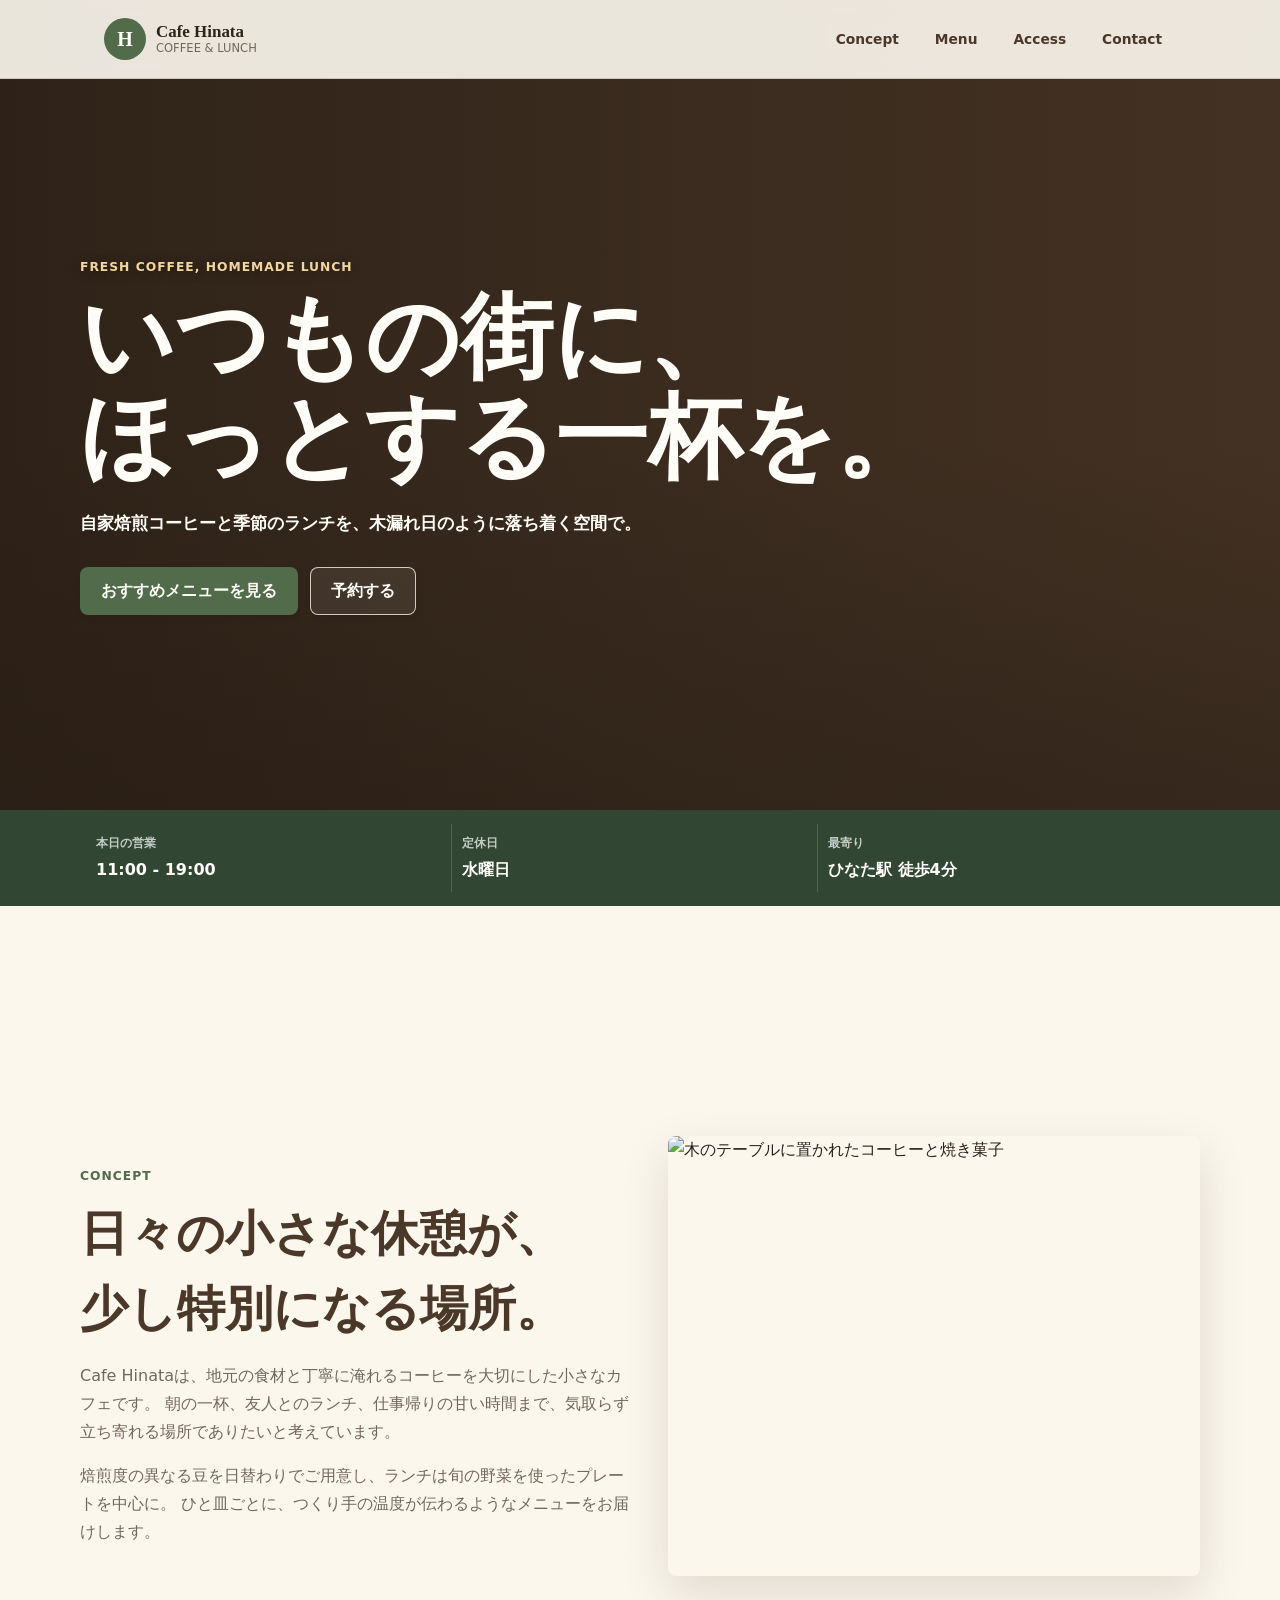
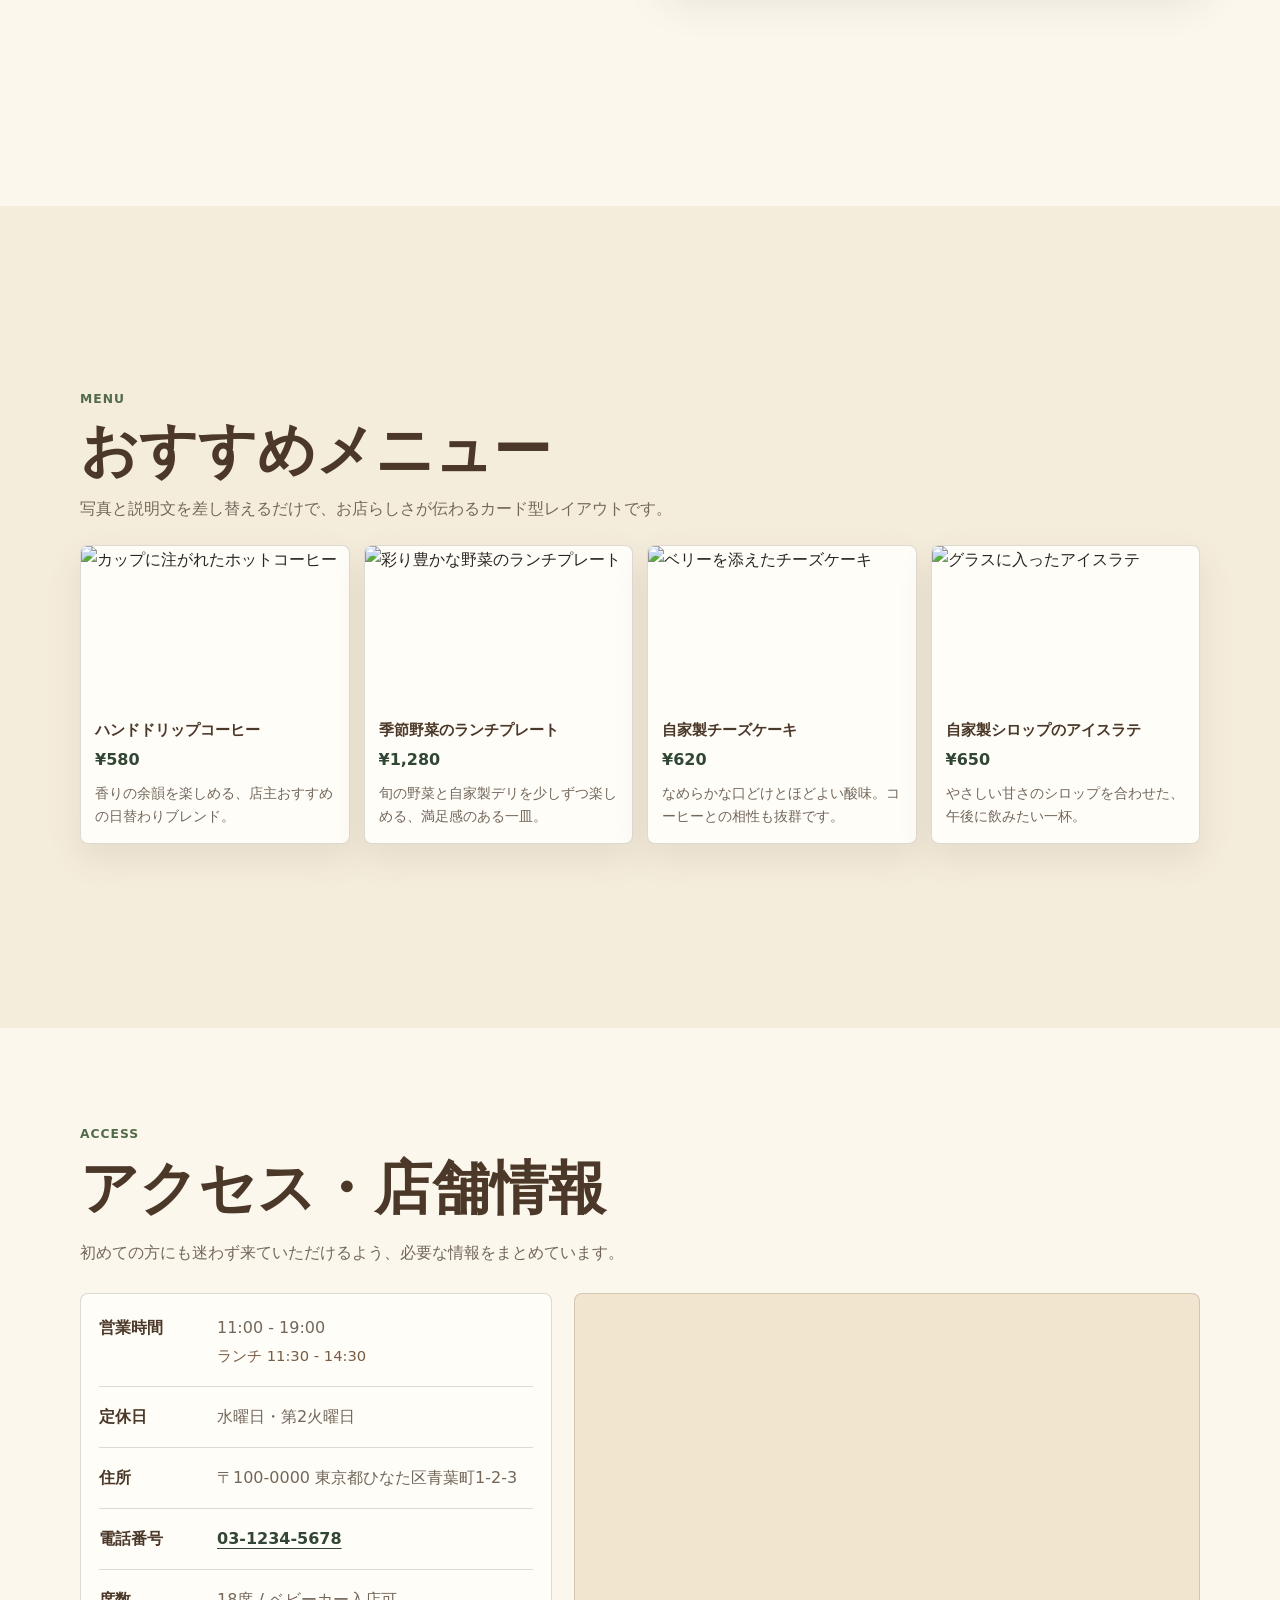
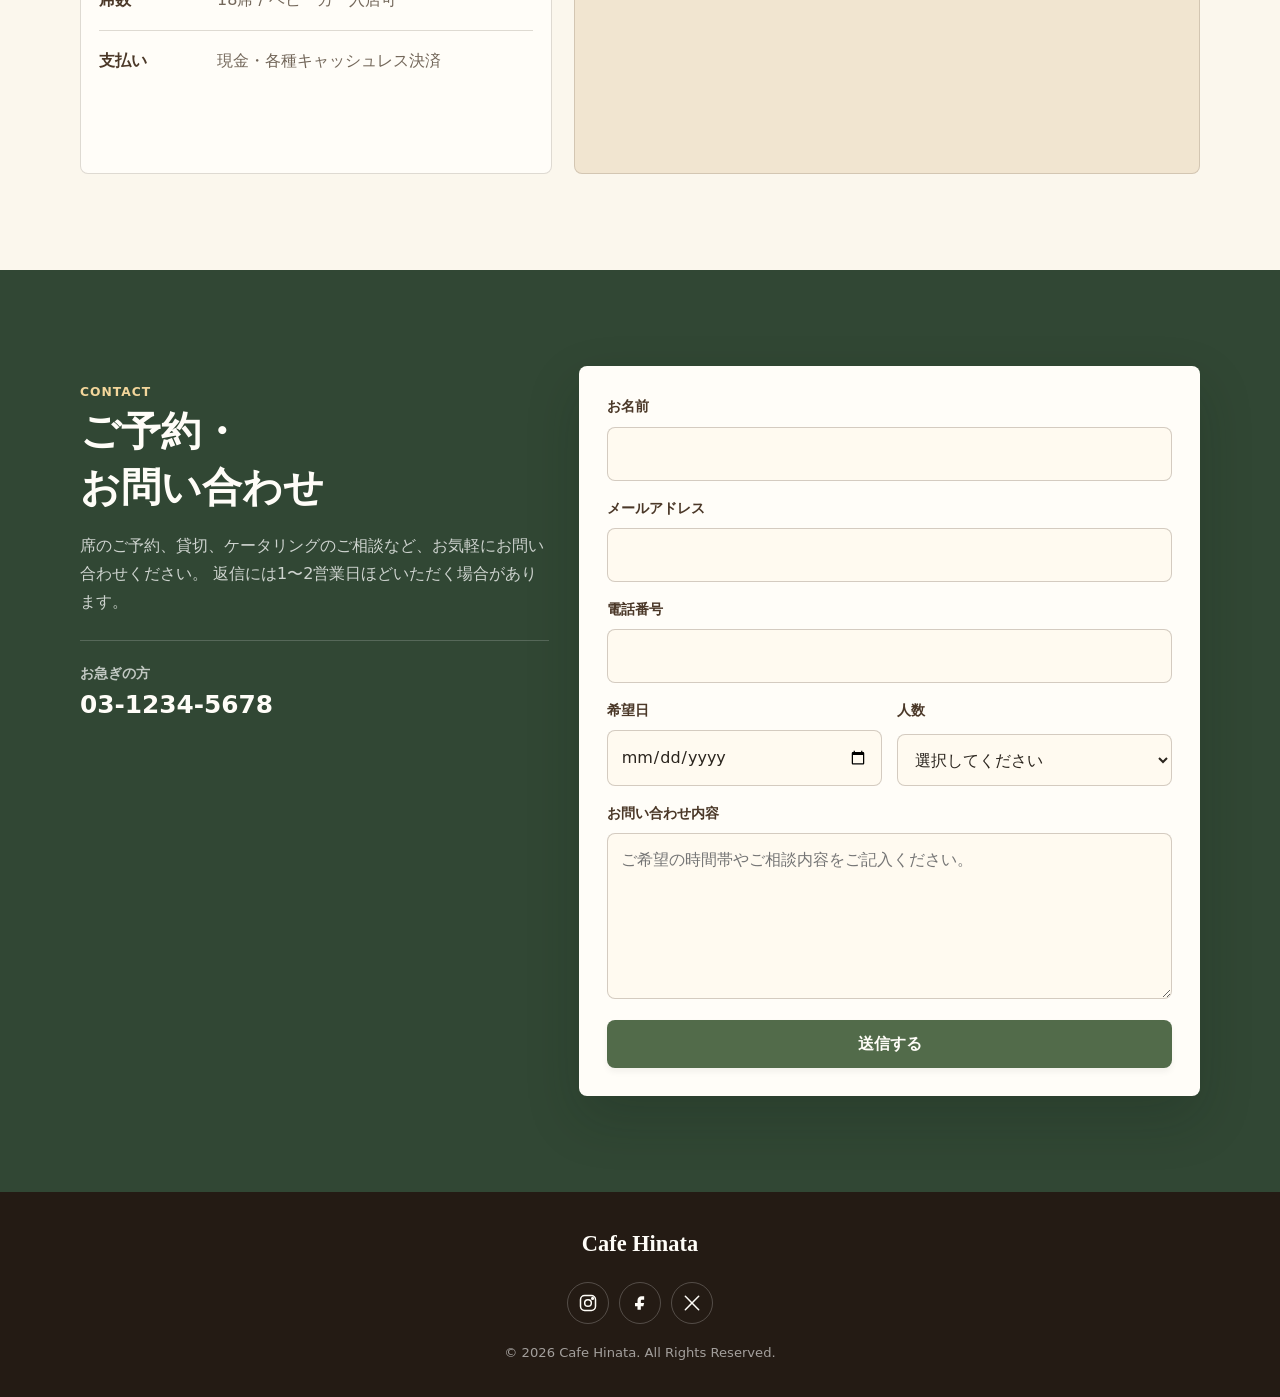
==== commit 8f6ba651: "各サイトシグネチャ追加。 カフェフォーム追加" ====
--- a/cafe-template.html
+++ b/cafe-template.html
@@ -22,13 +22,28 @@
         </span>
       </a>
 
-      <nav class="site-nav" aria-label="ページ内ナビゲーション">
+      <nav class="site-nav pc-nav" aria-label="ページ内ナビゲーション">
         <a href="#concept">Concept</a>
         <a href="#menu">Menu</a>
         <a href="#access">Access</a>
         <a href="#contact">Contact</a>
       </nav>
+
+      <button class="hamburger-button hamburger" type="button" aria-label="メニューを開く" aria-controls="mobile-menu" aria-expanded="false">
+        <span></span>
+        <span></span>
+        <span></span>
+      </button>
     </div>
+
+    <nav class="mobile-nav" id="mobile-menu" aria-label="スマートフォン用ナビゲーション" aria-hidden="true">
+      <div class="mobile-nav-panel">
+        <a href="#concept">Concept<span>コンセプト</span></a>
+        <a href="#menu">Menu<span>おすすめメニュー</span></a>
+        <a href="#access">Access<span>アクセス・店舗情報</span></a>
+        <a href="#contact">Contact<span>ご予約・お問い合わせ</span></a>
+      </div>
+    </nav>
   </header>
 
   <main id="main">
@@ -217,7 +232,7 @@
       <div class="section-inner contact-layout">
         <div class="contact-copy">
           <p class="section-kicker">Contact</p>
-          <h2>ご予約・お問い合わせ</h2>
+          <h2>ご予約・<br>お問い合わせ</h2>
           <p>
             席のご予約、貸切、ケータリングのご相談など、お気軽にお問い合わせください。
             返信には1〜2営業日ほどいただく場合があります。
@@ -228,7 +243,7 @@
           </div>
         </div>
 
-        <form class="contact-form" action="#" method="post">
+        <form class="contact-form" action="https://formspree.io/f/mbdbwwne" method="POST">
           <div class="form-row">
             <label for="name">お名前</label>
             <input type="text" id="name" name="name" autocomplete="name" required>
@@ -306,5 +321,6 @@
       <p class="copyright">&copy; 2026 Cafe Hinata. All Rights Reserved.</p>
     </div>
   </footer>
+  <script src="cafe-script.js"></script>
 </body>
 </html>
--- a/cafe-styles.css
+++ b/cafe-styles.css
@@ -168,6 +168,109 @@
   outline: none;
 }
 
+.hamburger-button {
+  display: none;
+  width: 44px;
+  height: 44px;
+  margin-left: auto;
+  padding: 0;
+  border: 1px solid var(--color-line);
+  border-radius: var(--radius);
+  background: var(--color-white);
+  cursor: pointer;
+  align-content: center;
+  justify-items: center;
+  gap: 5px;
+  position: relative;
+  z-index: 120;
+}
+
+.hamburger-button span {
+  display: block;
+  width: 20px;
+  height: 2px;
+  background: var(--color-brown);
+  border-radius: 999px;
+  transition: transform 0.25s ease, opacity 0.2s ease;
+}
+
+.hamburger-button.active span:nth-child(1) {
+  transform: translateY(7px) rotate(45deg);
+}
+
+.hamburger-button.active span:nth-child(2) {
+  opacity: 0;
+}
+
+.hamburger-button.active span:nth-child(3) {
+  transform: translateY(-7px) rotate(-45deg);
+}
+
+.mobile-nav {
+  position: fixed;
+  inset: var(--header-height) 0 0;
+  z-index: 90;
+  display: flex;
+  justify-content: flex-end;
+  background: rgba(42, 36, 29, 0.36);
+  opacity: 0;
+  visibility: hidden;
+  pointer-events: none;
+  transition: opacity 0.25s ease, visibility 0.25s ease;
+}
+
+.mobile-nav-panel {
+  width: min(100%, 360px);
+  height: 100%;
+  padding: 22px 18px 32px;
+  display: flex;
+  flex-direction: column;
+  gap: 10px;
+  background: var(--color-ivory);
+  border-left: 1px solid var(--color-line);
+  box-shadow: -18px 0 44px rgba(42, 36, 29, 0.18);
+  transform: translateX(28px);
+  transition: transform 0.28s ease;
+}
+
+.mobile-nav a {
+  display: flex;
+  align-items: center;
+  justify-content: space-between;
+  gap: 16px;
+  padding: 16px 14px;
+  color: var(--color-brown);
+  background: var(--color-white);
+  border: 1px solid var(--color-line);
+  border-radius: var(--radius);
+  font-family: Georgia, "Times New Roman", serif;
+  font-size: 1.25rem;
+  font-weight: 700;
+}
+
+.mobile-nav a span {
+  color: var(--color-muted);
+  font-family: "Hiragino Kaku Gothic ProN", "Yu Gothic", "Meiryo", system-ui, sans-serif;
+  font-size: 0.78rem;
+  font-weight: 800;
+}
+
+body.nav-open {
+  overflow: hidden;
+}
+
+body.nav-open .mobile-nav,
+.mobile-nav.active {
+  opacity: 1;
+  visibility: visible;
+  pointer-events: auto;
+}
+
+body.nav-open .mobile-nav-panel,
+.mobile-nav.active .mobile-nav-panel {
+  transform: translateX(0);
+}
+
 .hero {
   position: relative;
   min-height: 92svh;
@@ -552,6 +655,13 @@
   color: var(--color-white);
 }
 
+#contact h2 {
+  font-size: clamp(24px, 3.5vw, 40px);
+  line-height: 1.4;
+  word-break: keep-all;
+  overflow-wrap: break-word;
+}
+
 .contact-copy p {
   color: rgba(255, 255, 255, 0.76);
 }
@@ -852,6 +962,18 @@
   }
 }
 
+@media (max-width: 768px) {
+  .site-nav,
+  .pc-nav {
+    display: none !important;
+  }
+
+  .hamburger-button,
+  .hamburger {
+    display: grid !important;
+  }
+}
+
 @media (max-width: 420px) {
   .header-inner {
     padding-inline: 12px;
--- a/my-signature.css
+++ b/my-signature.css
@@ -2,11 +2,12 @@
 .btn-tactile {
   transition: all 0.3s cubic-bezier(0.25, 0.8, 0.25, 1);
   box-shadow: 0 4px 6px rgba(0, 0, 0, 0.05);
-  will-change: transform, box-shadow;
+  will-change: transform, box-shadow, filter;
 }
 
 .btn-tactile:hover {
   transform: translateY(-4px);
+  filter: brightness(1.15);
   box-shadow: 0 12px 24px rgba(0, 0, 0, 0.15);
 }
 
